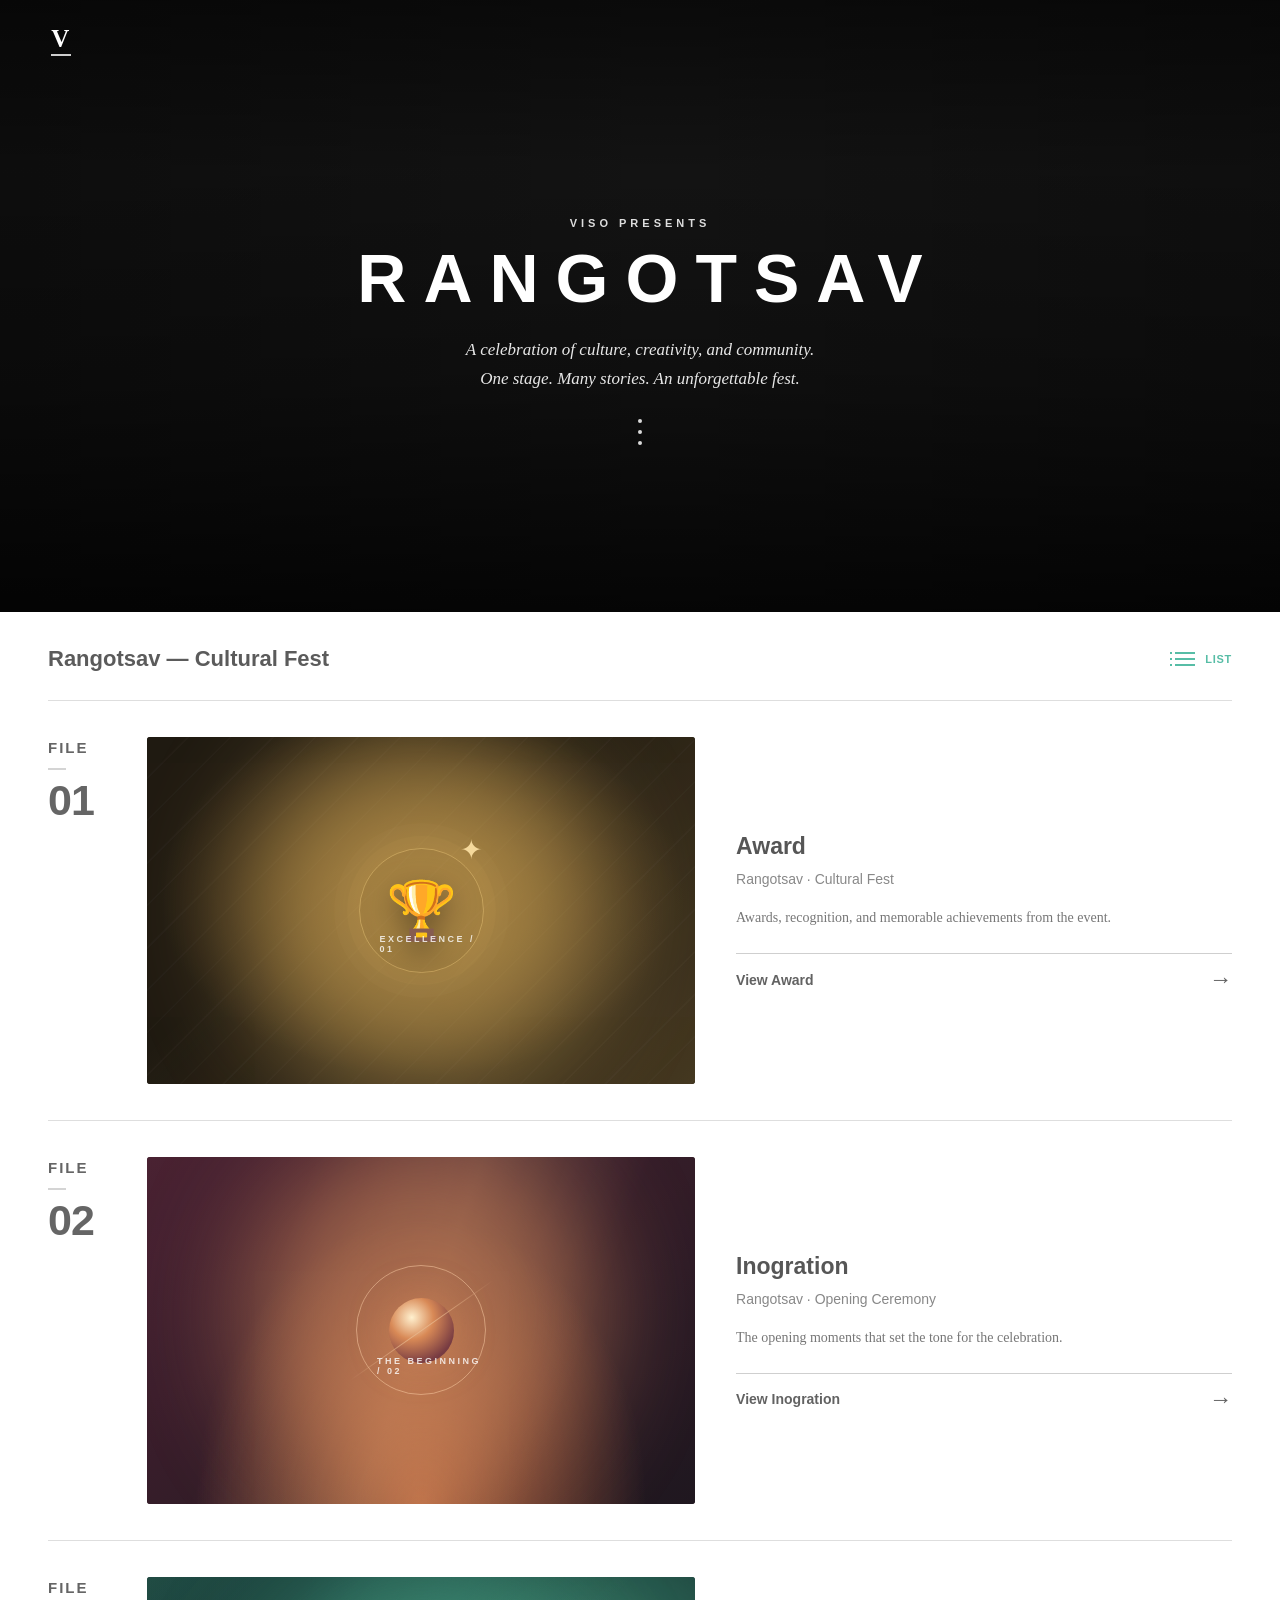
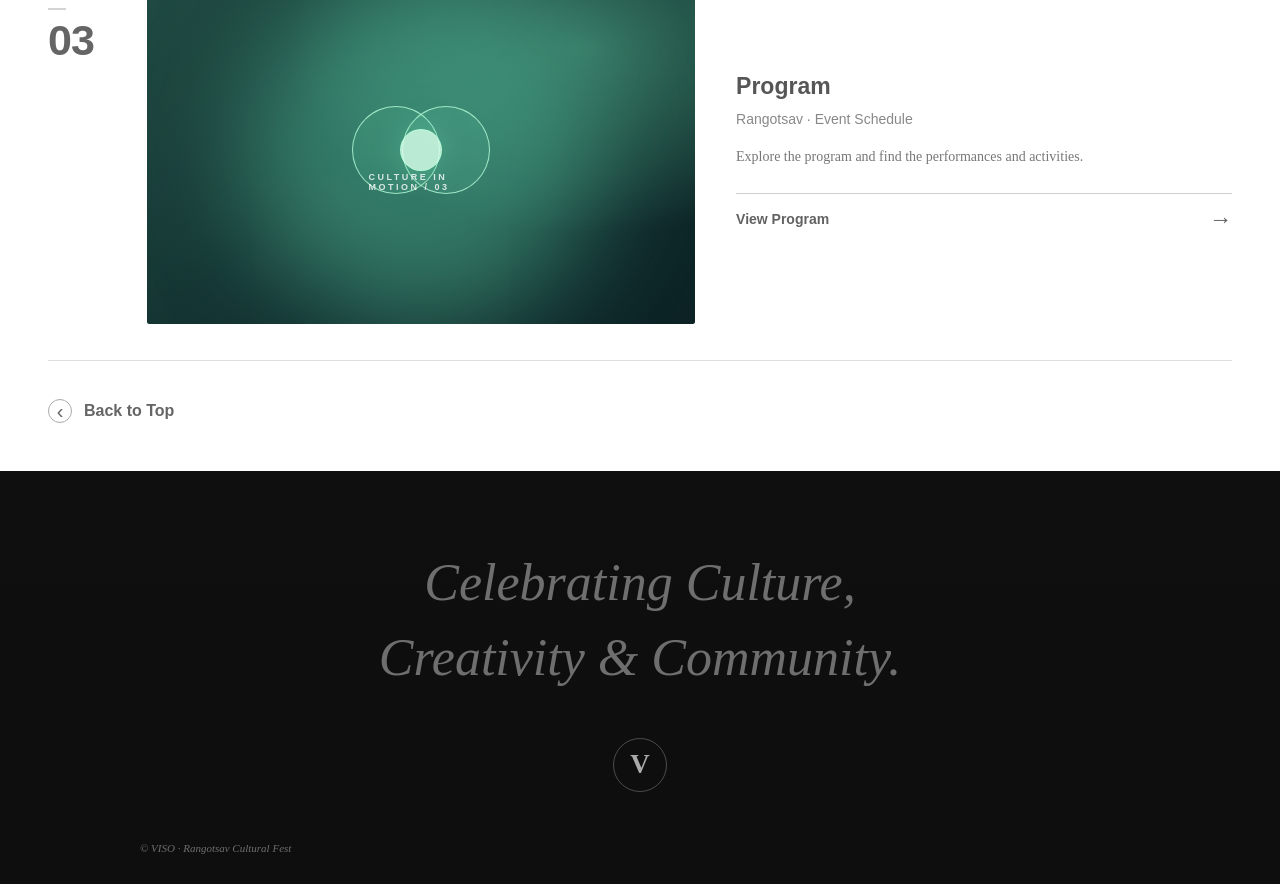
==== index.html @ 838a6b6d "Add files via upload" ====
<!DOCTYPE html>
<html lang="en">
<head>
  <meta charset="UTF-8" />
  <meta name="viewport" content="width=device-width, initial-scale=1.0" />
  <meta name="theme-color" content="#111111" />
  <title>VISO — Rangotsav Cultural Fest</title>
  <style>
    :root {
      --ink: #292929;
      --muted: #777;
      --line: #dedede;
      --accent: #57bda6;
      --paper: #fff;
    }

    * { box-sizing: border-box; }
    html { scroll-behavior: smooth; }
    body {
      margin: 0;
      background: var(--paper);
      color: var(--ink);
      font-family: Arial, Helvetica, sans-serif;
      -webkit-font-smoothing: antialiased;
    }

    a { color: inherit; text-decoration: none; }
    .hero {
      position: relative;
      min-height: 430px;
      height: min(68vh, 650px);
      overflow: hidden;
      isolation: isolate;
      display: flex;
      align-items: center;
      justify-content: center;
      color: #fff;
      background: #171717;
    }
    .hero-video,
    .hero-shade {
      position: absolute;
      inset: 0;
      width: 100%;
      height: 100%;
    }
    .hero-video {
      z-index: -2;
      object-fit: cover;
      object-position: center;
      background: #171717;
    }
    /* Dark cinematic layer above the video, similar to the reference image */
    .hero-shade {
      z-index: -1;
      background:
        linear-gradient(180deg, rgba(0,0,0,.56) 0%, rgba(0,0,0,.18) 28%, rgba(0,0,0,.36) 62%, rgba(0,0,0,.78) 100%),
        linear-gradient(90deg, rgba(0,0,0,.32), transparent 52%, rgba(0,0,0,.25));
    }
    .topbar {
      position: absolute;
      top: 0;
      left: 0;
      right: 0;
      display: flex;
      align-items: center;
      justify-content: space-between;
      gap: 24px;
      padding: 26px clamp(22px, 4vw, 58px);
      z-index: 2;
    }
    .brand {
      font-family: Georgia, 'Times New Roman', serif;
      font-size: 25px;
      line-height: 1;
      font-weight: 700;
      letter-spacing: 2px;
      color: #fff;
      border-bottom: 2px solid rgba(255,255,255,.8);
      padding-bottom: 3px;
    }
    .nav {
      display: flex;
      align-items: center;
      gap: clamp(15px, 2.7vw, 34px);
      font-size: 11px;
      font-weight: 700;
      letter-spacing: .5px;
      text-transform: uppercase;
    }
    .nav a { opacity: .88; transition: opacity .2s ease; }
    .nav a:hover { opacity: 1; }
    .hero-copy {
      width: min(820px, 90%);
      padding: 72px 0 22px;
      text-align: center;
    }
    .eyebrow {
      margin: 0 0 13px;
      font-size: 11px;
      font-weight: 700;
      letter-spacing: 4px;
      text-transform: uppercase;
      opacity: .86;
    }
    h1 {
      margin: 0;
      font-size: clamp(38px, 6.3vw, 68px);
      line-height: 1.08;
      font-weight: 600;
      letter-spacing: clamp(8px, 1.8vw, 17px);
      text-indent: clamp(8px, 1.8vw, 17px);
    }
    .hero-description {
      max-width: 570px;
      margin: 20px auto 0;
      font-family: Georgia, 'Times New Roman', serif;
      font-size: clamp(14px, 1.7vw, 17px);
      font-style: italic;
      line-height: 1.7;
      color: rgba(255,255,255,.9);
    }
    .hero-dots {
      display: flex;
      flex-direction: column;
      gap: 7px;
      align-items: center;
      margin-top: 25px;
    }
    .hero-dots span {
      width: 4px;
      height: 4px;
      border-radius: 50%;
      background: rgba(255,255,255,.85);
    }

    main {
      max-width: 1280px;
      margin: 0 auto;
      padding: 34px clamp(22px, 3.8vw, 48px) 48px;
    }
    .section-heading {
      display: flex;
      justify-content: space-between;
      align-items: center;
      gap: 20px;
      padding-bottom: 28px;
      border-bottom: 1px solid var(--line);
    }
    .section-heading h2 {
      margin: 0;
      color: #5b5b5b;
      font-size: clamp(18px, 2vw, 22px);
      font-weight: 600;
    }
    .view-label {
      display: flex;
      align-items: center;
      gap: 8px;
      color: var(--accent);
      font-size: 11px;
      font-weight: 700;
      letter-spacing: .7px;
      text-transform: uppercase;
    }
    .view-icon {
      display: grid;
      gap: 4px;
      width: 22px;
    }
    .view-icon i {
      display: block;
      height: 2px;
      width: 20px;
      background: currentColor;
      position: relative;
    }
    .view-icon i::before {
      content: "";
      position: absolute;
      left: -5px;
      top: 0;
      width: 2px;
      height: 2px;
      background: currentColor;
    }

    .event-list { display: block; }
    .event {
      display: grid;
      grid-template-columns: 58px minmax(220px, 1.05fr) minmax(250px, .95fr);
      gap: clamp(22px, 3.2vw, 46px);
      align-items: center;
      padding: 36px 0;
      border-bottom: 1px solid var(--line);
    }
    .date {
      align-self: start;
      padding-top: 2px;
      color: #656565;
    }
    .date .month {
      display: block;
      font-size: 15px;
      font-weight: 700;
      letter-spacing: 2px;
    }
    .date .dash {
      display: block;
      width: 18px;
      height: 2px;
      margin: 12px 0 9px;
      background: #d4d4d4;
    }
    .date .day {
      display: block;
      font-size: clamp(30px, 4vw, 43px);
      font-weight: 600;
      line-height: 1;
      letter-spacing: -1px;
    }
    /* Shared editorial illustration panels */
    .event-image {
      position: relative;
      overflow: hidden;
      isolation: isolate;
      display: grid;
      place-items: center;
      width: 100%;
      min-height: 190px;
      aspect-ratio: 1.58 / 1;
      border-radius: 3px;
      background: #222;
      transition: filter .4s ease;
    }

    .event-image::before {
      content: "";
      position: absolute;
      inset: 0;
      z-index: -1;
      opacity: .9;
      transition: transform .8s cubic-bezier(.2,.7,.2,1);
    }

    .event-image:hover::before { transform: scale(1.08); }

    .art-glow {
      position: absolute;
      width: 65%;
      aspect-ratio: 1;
      border-radius: 50%;
      filter: blur(55px);
      opacity: .5;
      pointer-events: none;
    }

    .art-caption {
      position: absolute;
      bottom: 18px;
      left: 20px;
      color: rgba(255,255,255,.8);
      font-size: 9px;
      letter-spacing: 2.5px;
      font-weight: 600;
    }

    /* 01 — Award: black, antique gold and champagne */
    .image-award { background: #171510; }

    .image-award::before {
      background:
        linear-gradient(135deg, transparent 35%, rgba(219,177,95,.22)),
        repeating-linear-gradient(135deg, transparent 0 28px, rgba(255,255,255,.025) 29px 30px),
        radial-gradient(ellipse at 50% 45%, #75582b, #211b12 68%);
    }

    .image-award .art-glow { background: #e7b85e; }

    .award-art {
      position: relative;
      display: grid;
      place-items: center;
      width: 125px;
      height: 125px;
      border: 1px solid rgba(239,201,124,.45);
      border-radius: 50%;
      box-shadow: 0 0 0 12px rgba(239,201,124,.04), 0 0 0 25px rgba(239,201,124,.025);
    }

    .award-star {
      position: absolute;
      top: -15px;
      right: 0;
      color: #f5d99c;
      font-size: 27px;
    }

    .award-cup {
      font-size: 57px;
      filter: drop-shadow(0 10px 15px rgba(0,0,0,.4));
    }

    /* 02 — Inogration: burgundy, copper and warm ceremonial light */
    .image-inauguration { background: #321b24; }

    .image-inauguration::before {
      background:
        linear-gradient(110deg, transparent 25%, rgba(255,205,142,.16) 50%, transparent 75%),
        radial-gradient(ellipse at 50% 100%, #bd6b43, transparent 58%),
        linear-gradient(145deg, #4d2435, #1d1820);
    }

    .image-inauguration .art-glow {
      background: #ed9861;
      transform: translateY(-15px);
    }

    .inauguration-art {
      position: relative;
      display: grid;
      place-items: center;
      width: 130px;
      height: 130px;
      border: 1px solid rgba(255,211,169,.5);
      border-radius: 50%;
    }

    .ceremony-orb {
      width: 65px;
      height: 65px;
      border-radius: 50%;
      background: radial-gradient(circle at 35% 30%, #fff0ce, #d88956 35%, #773b42 75%);
      box-shadow: 0 0 40px rgba(235,150,95,.35);
    }

    .ceremony-line {
      position: absolute;
      width: 175px;
      height: 1px;
      background: linear-gradient(90deg, transparent, #e6b58b, transparent);
      transform: rotate(-35deg);
    }

    /* 03 — Program: emerald, jade and mint */
    .image-program { background: #102a28; }

    .image-program::before {
      background:
        linear-gradient(135deg, rgba(119,206,171,.12), transparent 55%),
        radial-gradient(ellipse at 80% 20%, #397b66, transparent 48%),
        linear-gradient(140deg, #183e39, #0d2225);
    }

    .image-program .art-glow { background: #55c4a1; }

    .program-art {
      position: relative;
      width: 145px;
      height: 120px;
      display: grid;
      place-items: center;
    }

    .program-circle {
      position: absolute;
      width: 88px;
      height: 88px;
      border: 1px solid rgba(186,255,220,.8);
      border-radius: 50%;
    }

    .circle-one {
      transform: translateX(-25px);
      background: rgba(91,201,157,.14);
    }

    .circle-two {
      transform: translateX(25px);
      background: rgba(116,216,180,.12);
    }

    .circle-three {
      width: 42px;
      height: 42px;
      background: rgba(218,255,235,.8);
      box-shadow: 0 0 30px rgba(130,241,195,.25);
    }
    .event-copy h3 {
      margin: 0 0 8px;
      color: #565656;
      font-size: clamp(19px, 2.2vw, 23px);
      font-weight: 600;
      line-height: 1.25;
    }
    .event-meta {
      margin: 0;
      color: #888;
      font-size: 14px;
      line-height: 1.55;
    }
    .event-description {
      margin: 15px 0 24px;
      color: #777;
      font-family: Georgia, 'Times New Roman', serif;
      font-size: 14px;
      line-height: 1.7;
    }
    .event-link {
      display: flex;
      align-items: center;
      justify-content: space-between;
      gap: 16px;
      padding-top: 16px;
      border-top: 1px solid #cfcfcf;
      color: #626262;
      font-size: 14px;
      font-weight: 600;
      transition: color .2s ease;
    }
    .event-link:hover { color: var(--accent); }
    .arrow {
      font-size: 23px;
      line-height: .8;
      font-weight: 300;
      transition: transform .2s ease;
    }
    .event-link:hover .arrow { transform: translateX(4px); }

    .previous {
      display: inline-flex;
      align-items: center;
      gap: 12px;
      margin-top: 38px;
      color: #656565;
      font-size: 16px;
      font-weight: 600;
    }
    .previous-mark {
      display: grid;
      place-items: center;
      width: 24px;
      height: 24px;
      border: 1px solid #aaa;
      border-radius: 50%;
      font-size: 20px;
      font-weight: 400;
      line-height: 1;
    }

    footer {
      position: relative;
      overflow: hidden;
      min-height: 350px;
      padding: 74px 24px 30px;
      text-align: center;
      color: rgba(255,255,255,.65);
      background:
        linear-gradient(rgba(13,13,13,.86), rgba(13,13,13,.94)),
        url("school.jpg") center 65% / cover,
        #191919;
    }
    .footer-motto {
      max-width: 920px;
      margin: 0 auto 42px;
      font-family: Georgia, 'Times New Roman', serif;
      font-size: clamp(27px, 5vw, 52px);
      line-height: 1.45;
      font-style: italic;
      font-weight: 400;
      color: rgba(255,255,255,.4);
    }
    .footer-brand {
      display: inline-grid;
      place-items: center;
      width: 54px;
      height: 54px;
      border: 1px solid rgba(255,255,255,.25);
      border-radius: 50%;
      font-family: Georgia, 'Times New Roman', serif;
      font-size: 27px;
      font-weight: 700;
      color: rgba(255,255,255,.65);
    }
    .footer-bottom {
      display: flex;
      justify-content: space-between;
      align-items: center;
      flex-wrap: wrap;
      gap: 18px;
      max-width: 1000px;
      margin: 50px auto 0;
      color: rgba(255,255,255,.4);
      font-family: Georgia, 'Times New Roman', serif;
      font-size: 11px;
      font-style: italic;
    }
    .footer-links { display: flex; flex-wrap: wrap; gap: 18px; }
    .footer-links a:hover { color: white; }


    @media (max-width: 760px) {
      .event-image { min-height: 150px; }
      .award-art, .inauguration-art { width: 100px; height: 100px; }
      .award-cup { font-size: 45px; }
      .program-art { transform: scale(.8); }
      .art-caption { left: 12px; bottom: 12px; font-size: 8px; }
    }

    @media (prefers-reduced-motion: reduce) {
      .event-image, .event-image::before { transition: none; }
    }

    @media (max-width: 760px) {
      .hero { min-height: 410px; height: 72vh; }
      .topbar { padding: 22px; align-items: flex-start; }
      .nav { gap: 13px; font-size: 9px; flex-wrap: wrap; justify-content: flex-end; max-width: 75%; }
      .nav a:nth-child(2), .nav a:nth-child(4) { display: none; }
      .hero-copy { padding-top: 55px; }
      .hero-description { max-width: 440px; }
      main { padding-top: 28px; }
      .event { grid-template-columns: 48px minmax(0, 1fr); gap: 16px; padding: 27px 0; }
      .event-image { grid-column: 2; grid-row: 1; }
      .event-copy { grid-column: 2; }
      .date { grid-column: 1; grid-row: 1 / span 2; }
      .date .month { font-size: 12px; }
      .date .day { font-size: 31px; }
      .event-copy h3 { font-size: 19px; }
      .event-description { margin-bottom: 18px; }
      footer { min-height: 310px; padding-top: 58px; }
      .footer-bottom { justify-content: center; margin-top: 35px; }
    }
    @media (max-width: 430px) {
      .brand { font-size: 22px; }
      .nav { gap: 10px; }
      .nav a { font-size: 8px; }
      .section-heading { padding-bottom: 22px; }
      .event { grid-template-columns: 40px minmax(0, 1fr); gap: 12px; }
      .date .month { letter-spacing: 1px; }
      .event-meta { font-size: 13px; }
      .event-description { font-size: 13px; }
    }
  </style>
</head>
<body>
  <header class="hero" id="top">
    <!-- Keep school.mp4 in the same folder as this HTML file. -->
    <video class="hero-video" autoplay muted loop playsinline preload="auto" aria-hidden="true">
      <source src="school.mp4" type="video/mp4" />
      <source src="school.webm" type="video/webm" />
    </video>
    <div class="hero-shade" aria-hidden="true"></div>

    <div class="topbar">
      <a class="brand" href="#top" aria-label="VISO home">V</a>
      <nav class="nav" aria-label="Main navigation">

        
      </nav>
    </div>

    <div class="hero-copy">
      <p class="eyebrow">VISO presents</p>
      <h1>RANGOTSAV</h1>
      <p class="hero-description">A celebration of culture, creativity, and community.<br />One stage. Many stories. An unforgettable fest.</p>
      <div class="hero-dots" aria-hidden="true"><span></span><span></span><span></span></div>
    </div>
  </header>

  <main id="events">
    <div class="section-heading">
      <h2>Rangotsav — Cultural Fest</h2>
      <div class="view-label" aria-label="List view">
        <span class="view-icon" aria-hidden="true"><i></i><i></i><i></i></span>
        <span>List</span>
      </div>
    </div>

    <section class="event-list" aria-label="Rangotsav files">
      <article class="event" id="award">
        <div class="date" aria-label="Item one">
          <span class="month">FILE</span><span class="dash"></span><span class="day">01</span>
        </div>
        <div class="event-image image-award" role="img" aria-label="Golden award trophy illustration">
          <div class="art-glow"></div>
          <div class="award-art">
            <span class="award-star">✦</span>
            <span class="award-cup">🏆</span>
            <span class="art-caption">EXCELLENCE / 01</span>
          </div>
        </div>
        <div class="event-copy">
          <h3>Award</h3>
          <p class="event-meta">Rangotsav · Cultural Fest</p>
          <p class="event-description">Awards, recognition, and memorable achievements from the event.</p>
          <a class="event-link" href="awards/index.html">
            <span>View Award</span><span class="arrow" aria-hidden="true">→</span>
          </a>
        </div>
      </article>

      <article class="event" id="inogration">
        <div class="date" aria-label="Item two">
          <span class="month">FILE</span><span class="dash"></span><span class="day">02</span>
        </div>
        <div class="event-image image-inauguration" role="img" aria-label="Ceremonial inauguration illustration">
          <div class="art-glow"></div>
          <div class="inauguration-art">
            <span class="ceremony-orb"></span>
            <span class="ceremony-line"></span>
            <span class="art-caption">THE BEGINNING / 02</span>
          </div>
        </div>
        <div class="event-copy">
          <h3>Inogration</h3>
          <p class="event-meta">Rangotsav · Opening Ceremony</p>
          <p class="event-description">The opening moments that set the tone for the celebration.</p>
          <a class="event-link" href="inauguration/index.html">
            <span>View Inogration</span><span class="arrow" aria-hidden="true">→</span>
          </a>
        </div>
      </article>

      <article class="event" id="program">
        <div class="date" aria-label="Item three">
          <span class="month">FILE</span><span class="dash"></span><span class="day">03</span>
        </div>
        <div class="event-image image-program" role="img" aria-label="Cultural program illustration">
          <div class="art-glow"></div>
          <div class="program-art">
            <span class="program-circle circle-one"></span>
            <span class="program-circle circle-two"></span>
            <span class="program-circle circle-three"></span>
            <span class="art-caption">CULTURE IN MOTION / 03</span>
          </div>
        </div>
        <div class="event-copy">
          <h3>Program</h3>
          <p class="event-meta">Rangotsav · Event Schedule</p>
          <p class="event-description">Explore the program and find the performances and activities.</p>
          <a class="event-link" href="events/index.html">
            <span>View Program</span><span class="arrow" aria-hidden="true">→</span>
          </a>
        </div>
      </article>
    </section>

    <a class="previous" href="#top"><span class="previous-mark" aria-hidden="true">‹</span> Back to Top</a>
  </main>

  <footer id="contact">
    <p class="footer-motto">Celebrating Culture,<br />Creativity &amp; Community.</p>
    <a class="footer-brand" href="#top" aria-label="VISO home">V</a>
    <div class="footer-bottom">
      <span>© VISO · Rangotsav Cultural Fest</span>
      <div class="footer-links">

      </div>
    </div>
  </footer>

  <script>
    // Video playback is muted so browsers allow autoplay. Loop restarts it automatically.
    const heroVideo = document.querySelector('.hero-video');
    if (heroVideo) {
      heroVideo.muted = true;
      heroVideo.loop = true;
      const tryPlay = () => heroVideo.play().catch(() => {});
      document.addEventListener('visibilitychange', () => {
        if (!document.hidden && heroVideo.paused) tryPlay();
      });
      window.addEventListener('load', tryPlay);
    }

  </script>
</body>
</html>
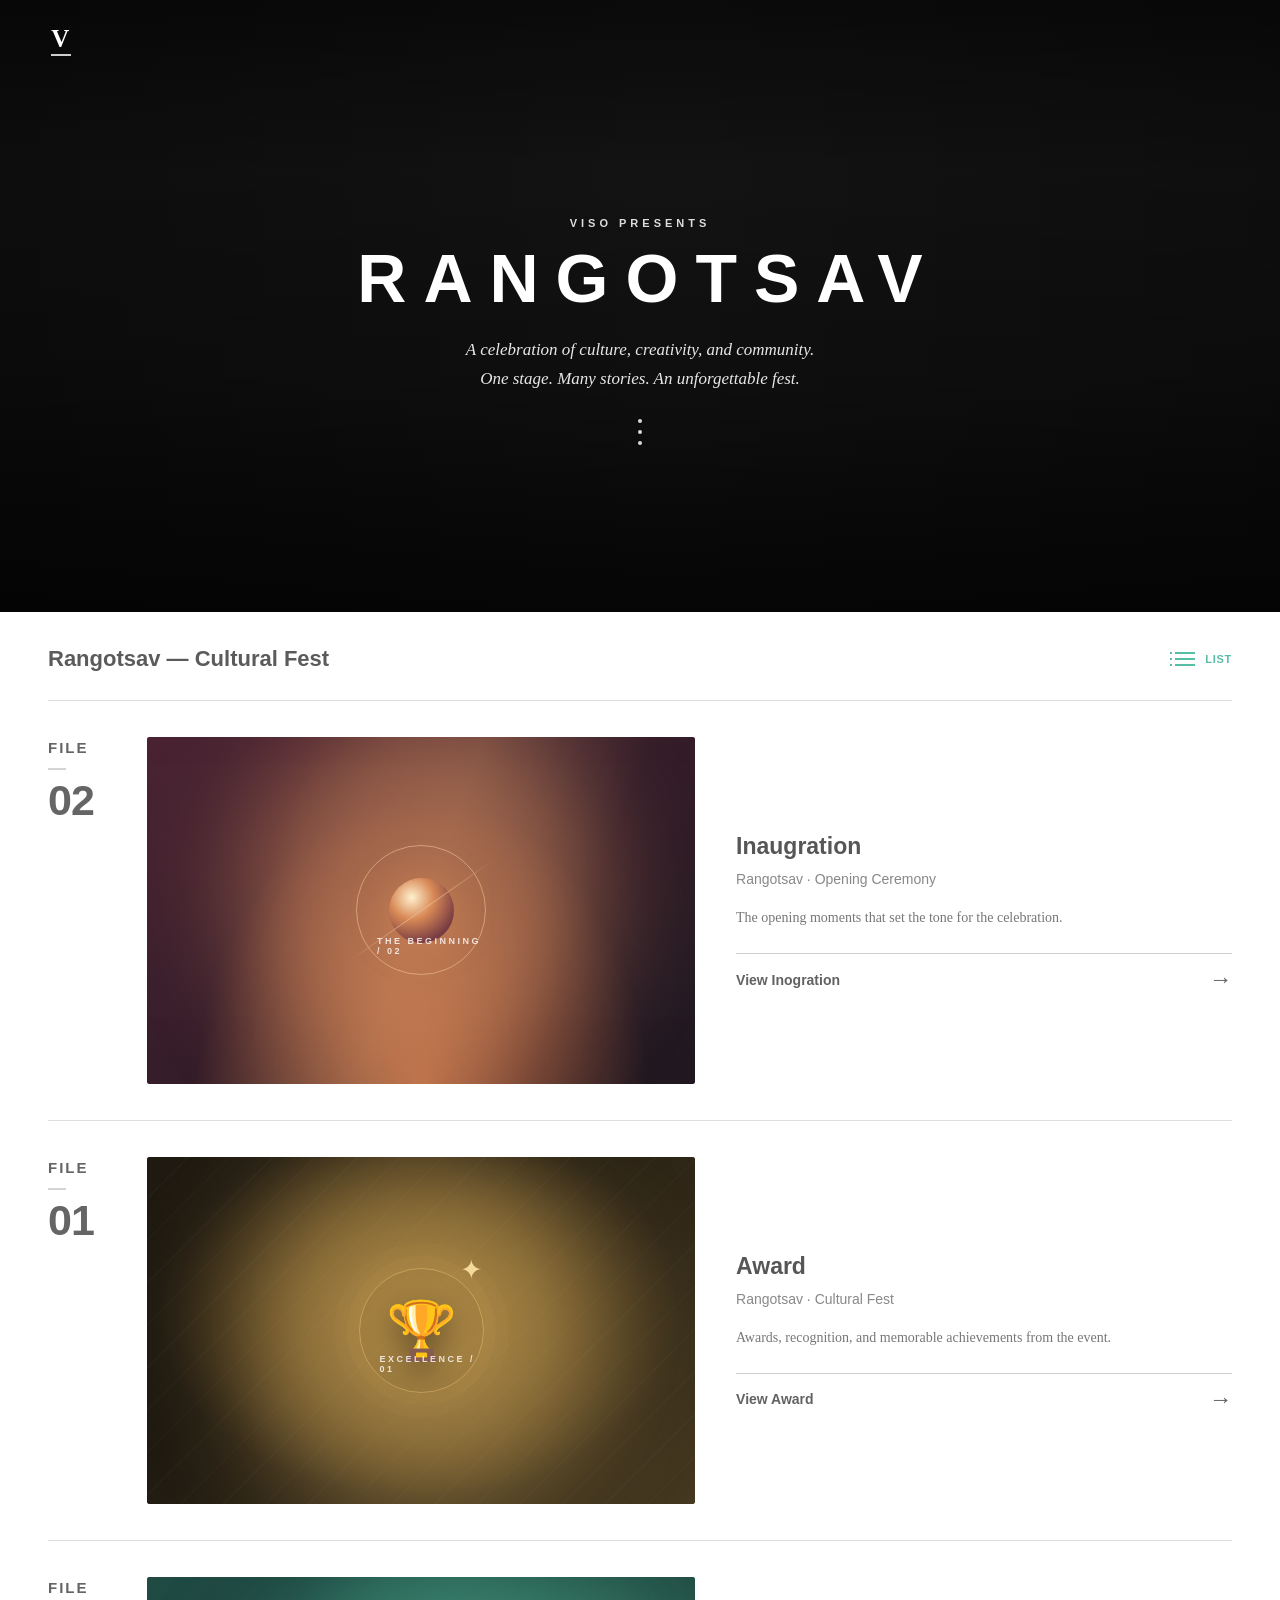
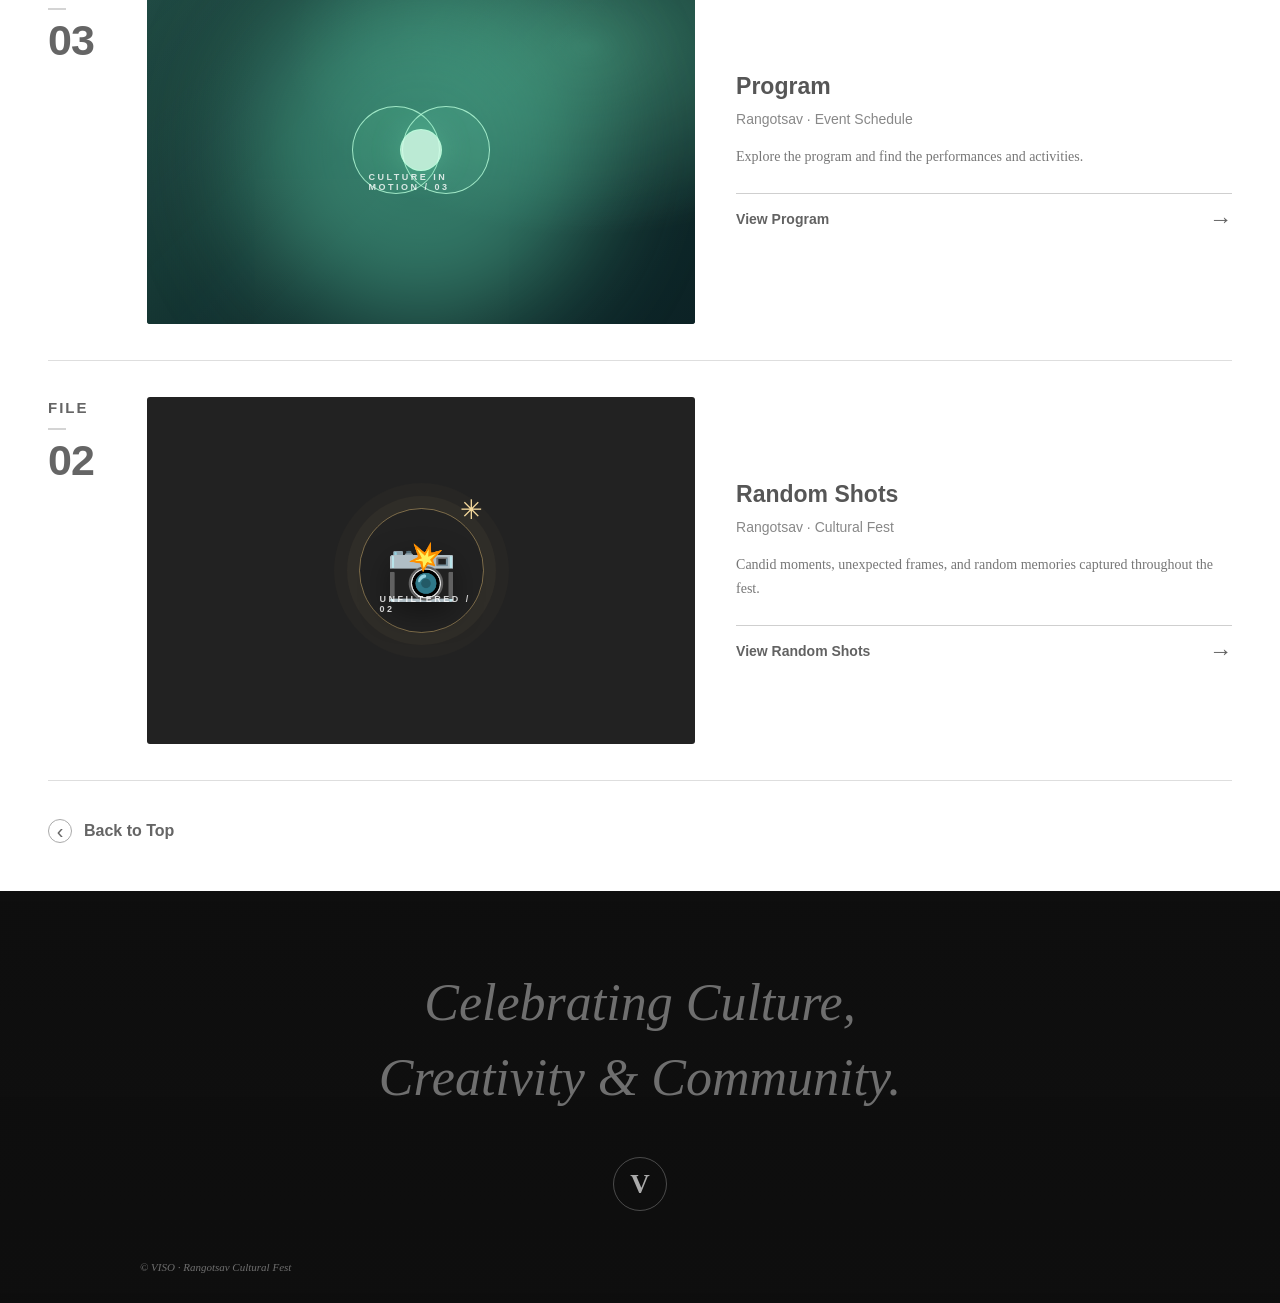
==== commit 93eea0ce: "Add files via upload" ====
--- a/index.html
+++ b/index.html
@@ -577,6 +577,28 @@
     </div>
 
     <section class="event-list" aria-label="Rangotsav files">
+      <article class="event" id="inogration">
+        <div class="date" aria-label="Item two">
+          <span class="month">FILE</span><span class="dash"></span><span class="day">02</span>
+        </div>
+        <div class="event-image image-inauguration" role="img" aria-label="Ceremonial inauguration illustration">
+          <div class="art-glow"></div>
+          <div class="inauguration-art">
+            <span class="ceremony-orb"></span>
+            <span class="ceremony-line"></span>
+            <span class="art-caption">THE BEGINNING / 02</span>
+          </div>
+        </div>
+        <div class="event-copy">
+          <h3>Inaugration</h3>
+          <p class="event-meta">Rangotsav · Opening Ceremony</p>
+          <p class="event-description">The opening moments that set the tone for the celebration.</p>
+          <a class="event-link" href="inauguration/index.html">
+            <span>View Inogration</span><span class="arrow" aria-hidden="true">→</span>
+          </a>
+        </div>
+      </article>
+
       <article class="event" id="award">
         <div class="date" aria-label="Item one">
           <span class="month">FILE</span><span class="dash"></span><span class="day">01</span>
@@ -598,29 +620,6 @@
           </a>
         </div>
       </article>
-
-      <article class="event" id="inogration">
-        <div class="date" aria-label="Item two">
-          <span class="month">FILE</span><span class="dash"></span><span class="day">02</span>
-        </div>
-        <div class="event-image image-inauguration" role="img" aria-label="Ceremonial inauguration illustration">
-          <div class="art-glow"></div>
-          <div class="inauguration-art">
-            <span class="ceremony-orb"></span>
-            <span class="ceremony-line"></span>
-            <span class="art-caption">THE BEGINNING / 02</span>
-          </div>
-        </div>
-        <div class="event-copy">
-          <h3>Inogration</h3>
-          <p class="event-meta">Rangotsav · Opening Ceremony</p>
-          <p class="event-description">The opening moments that set the tone for the celebration.</p>
-          <a class="event-link" href="inauguration/index.html">
-            <span>View Inogration</span><span class="arrow" aria-hidden="true">→</span>
-          </a>
-        </div>
-      </article>
-
       <article class="event" id="program">
         <div class="date" aria-label="Item three">
           <span class="month">FILE</span><span class="dash"></span><span class="day">03</span>
@@ -643,6 +642,36 @@
           </a>
         </div>
       </article>
+<article class="event" id="random">
+  <div class="date" aria-label="Item two">
+    <span class="month">FILE</span>
+    <span class="dash"></span>
+    <span class="day">02</span>
+  </div>
+
+  <div class="event-image image-random" role="img" aria-label="Random photography collage illustration">
+    <div class="art-glow"></div>
+    <div class="award-art">
+      <span class="award-star">✳</span>
+      <span class="award-cup">📸</span>
+      <span class="art-caption">UNFILTERED / 02</span>
+    </div>
+  </div>
+
+  <div class="event-copy">
+    <h3>Random Shots</h3>
+    <p class="event-meta">Rangotsav · Cultural Fest</p>
+    <p class="event-description">
+      Candid moments, unexpected frames, and random memories captured throughout the fest.
+    </p>
+    <a class="event-link" href="random/index.html">
+      <span>View Random Shots</span>
+      <span class="arrow" aria-hidden="true">→</span>
+    </a>
+  </div>
+</article>
+      
+      
     </section>
 
     <a class="previous" href="#top"><span class="previous-mark" aria-hidden="true">‹</span> Back to Top</a>
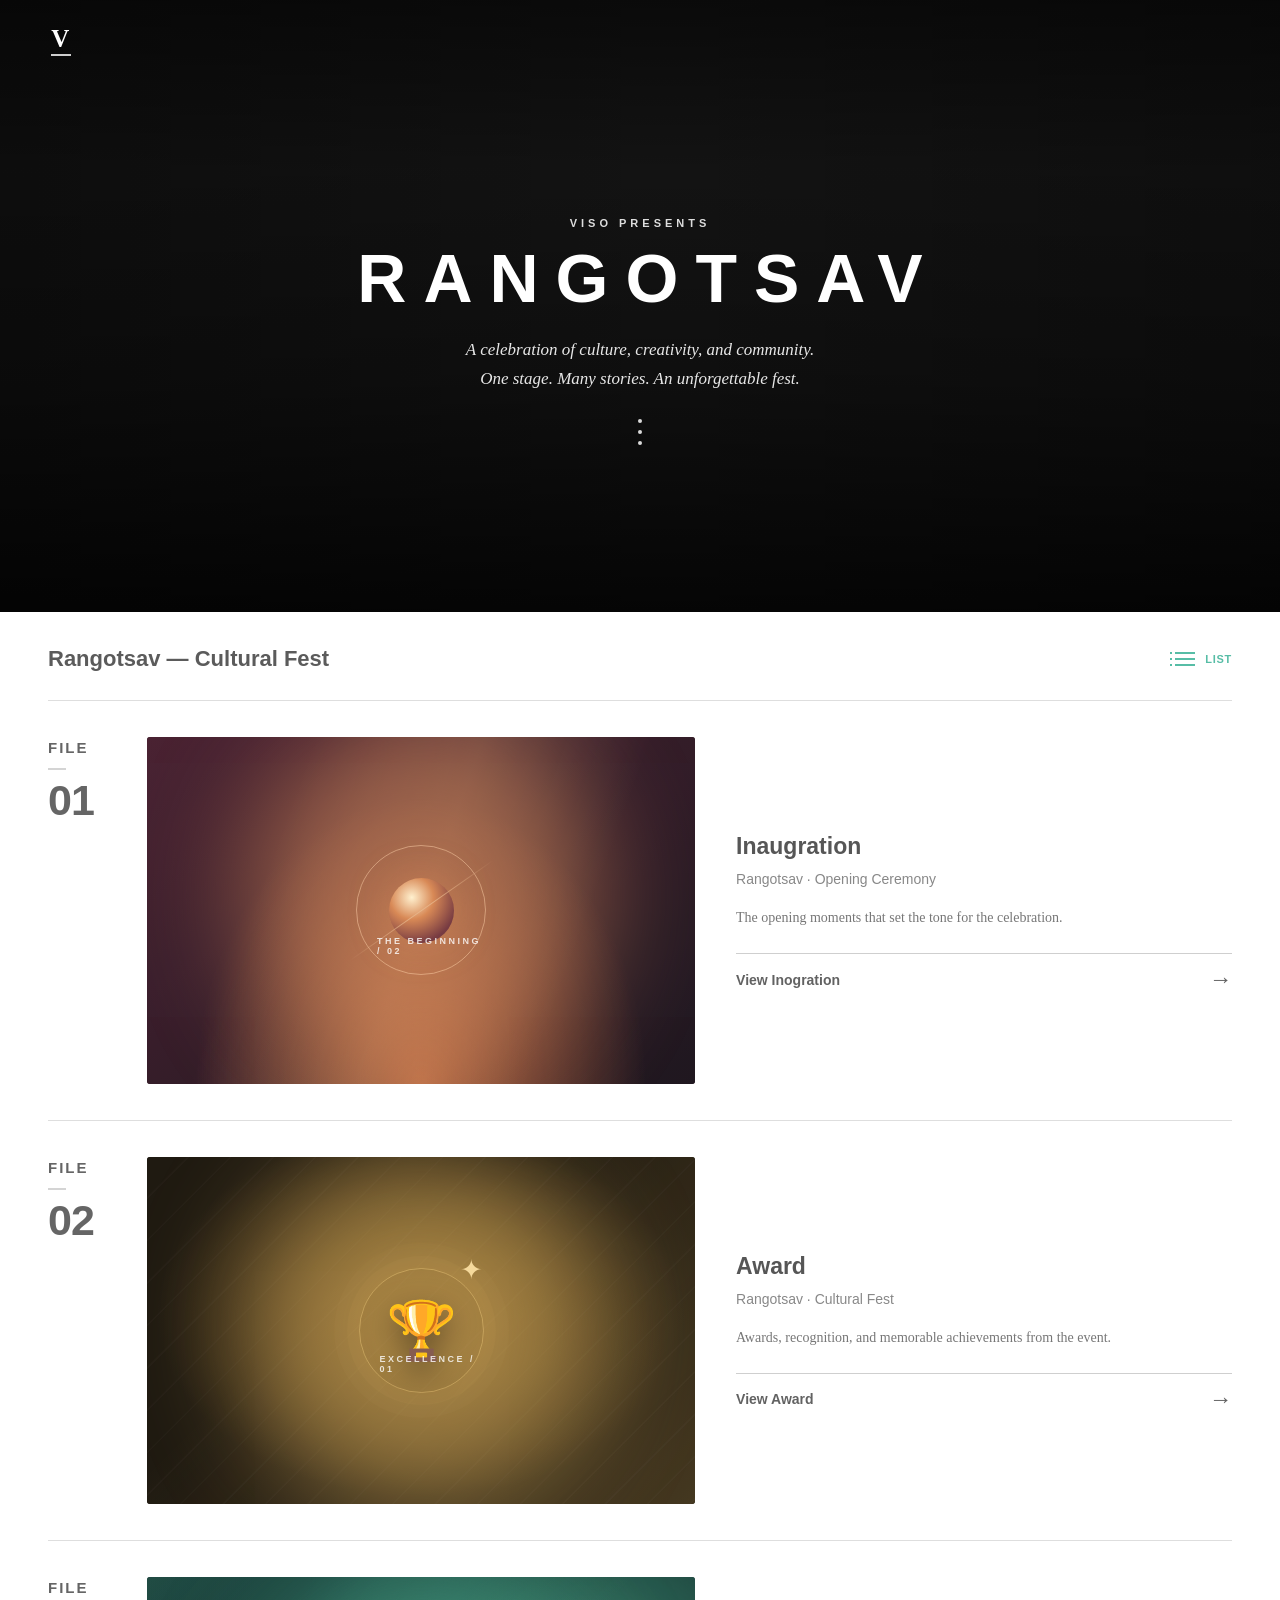
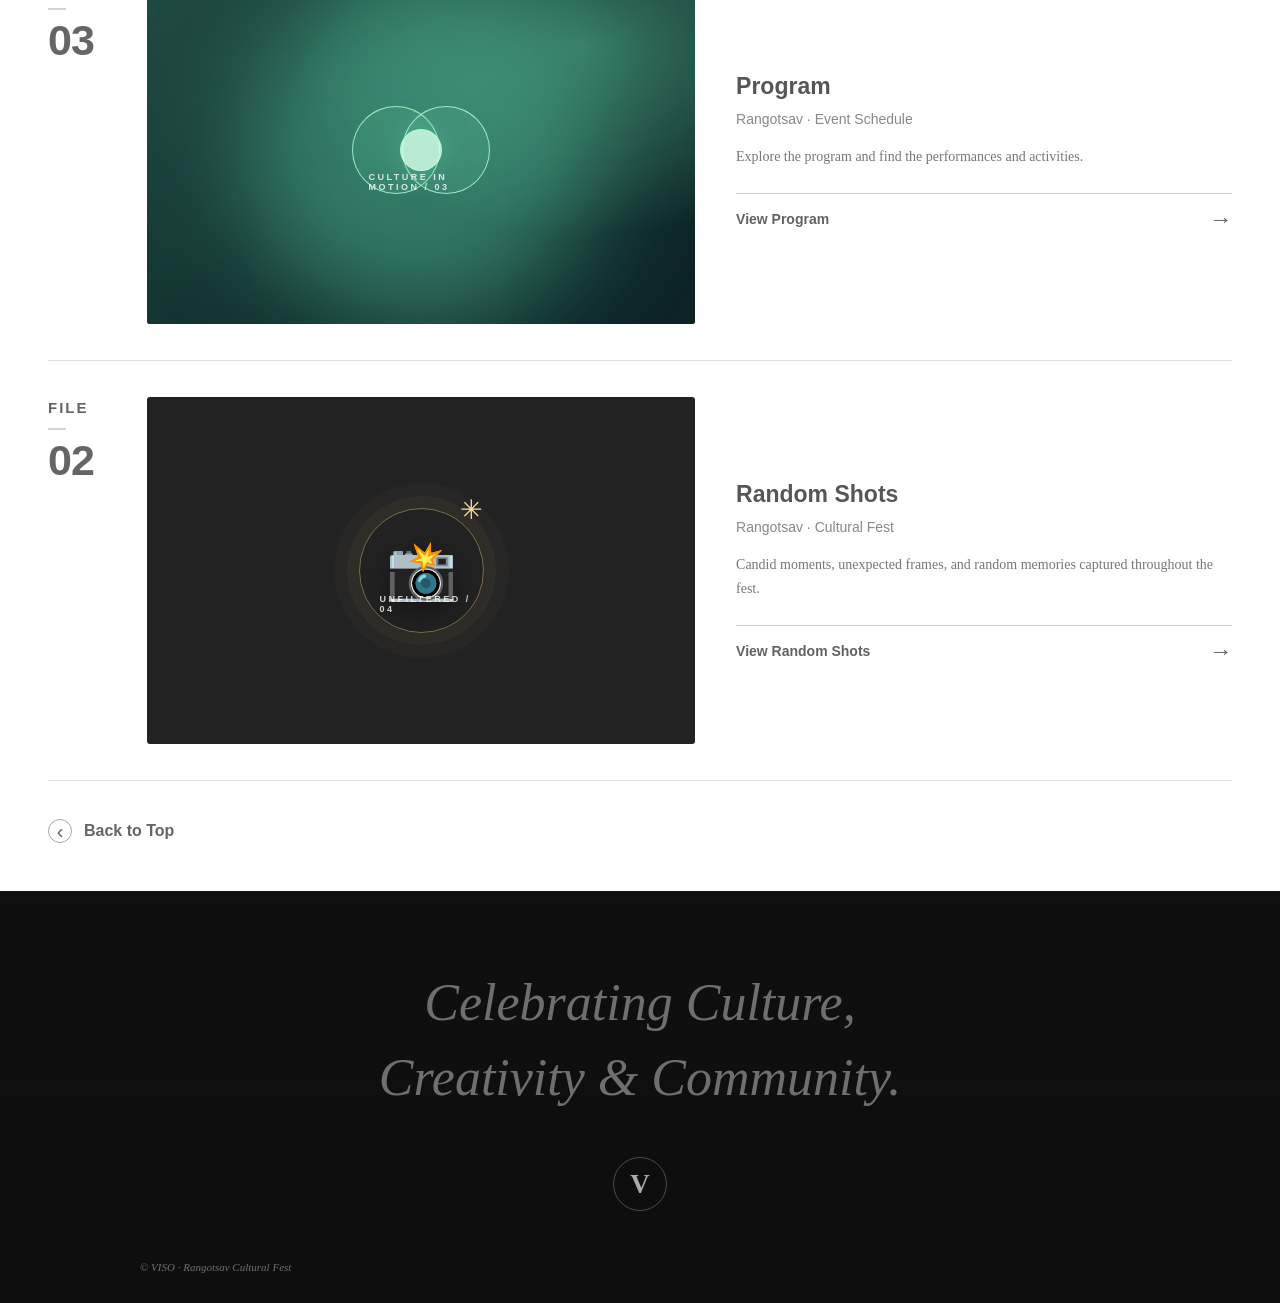
==== commit fad779c5: "Update index.html" ====
--- a/index.html
+++ b/index.html
@@ -579,7 +579,7 @@
     <section class="event-list" aria-label="Rangotsav files">
       <article class="event" id="inogration">
         <div class="date" aria-label="Item two">
-          <span class="month">FILE</span><span class="dash"></span><span class="day">02</span>
+          <span class="month">FILE</span><span class="dash"></span><span class="day">01</span>
         </div>
         <div class="event-image image-inauguration" role="img" aria-label="Ceremonial inauguration illustration">
           <div class="art-glow"></div>
@@ -601,7 +601,7 @@
 
       <article class="event" id="award">
         <div class="date" aria-label="Item one">
-          <span class="month">FILE</span><span class="dash"></span><span class="day">01</span>
+          <span class="month">FILE</span><span class="dash"></span><span class="day">02</span>
         </div>
         <div class="event-image image-award" role="img" aria-label="Golden award trophy illustration">
           <div class="art-glow"></div>
@@ -654,7 +654,7 @@
     <div class="award-art">
       <span class="award-star">✳</span>
       <span class="award-cup">📸</span>
-      <span class="art-caption">UNFILTERED / 02</span>
+      <span class="art-caption">UNFILTERED / 04</span>
     </div>
   </div>
 
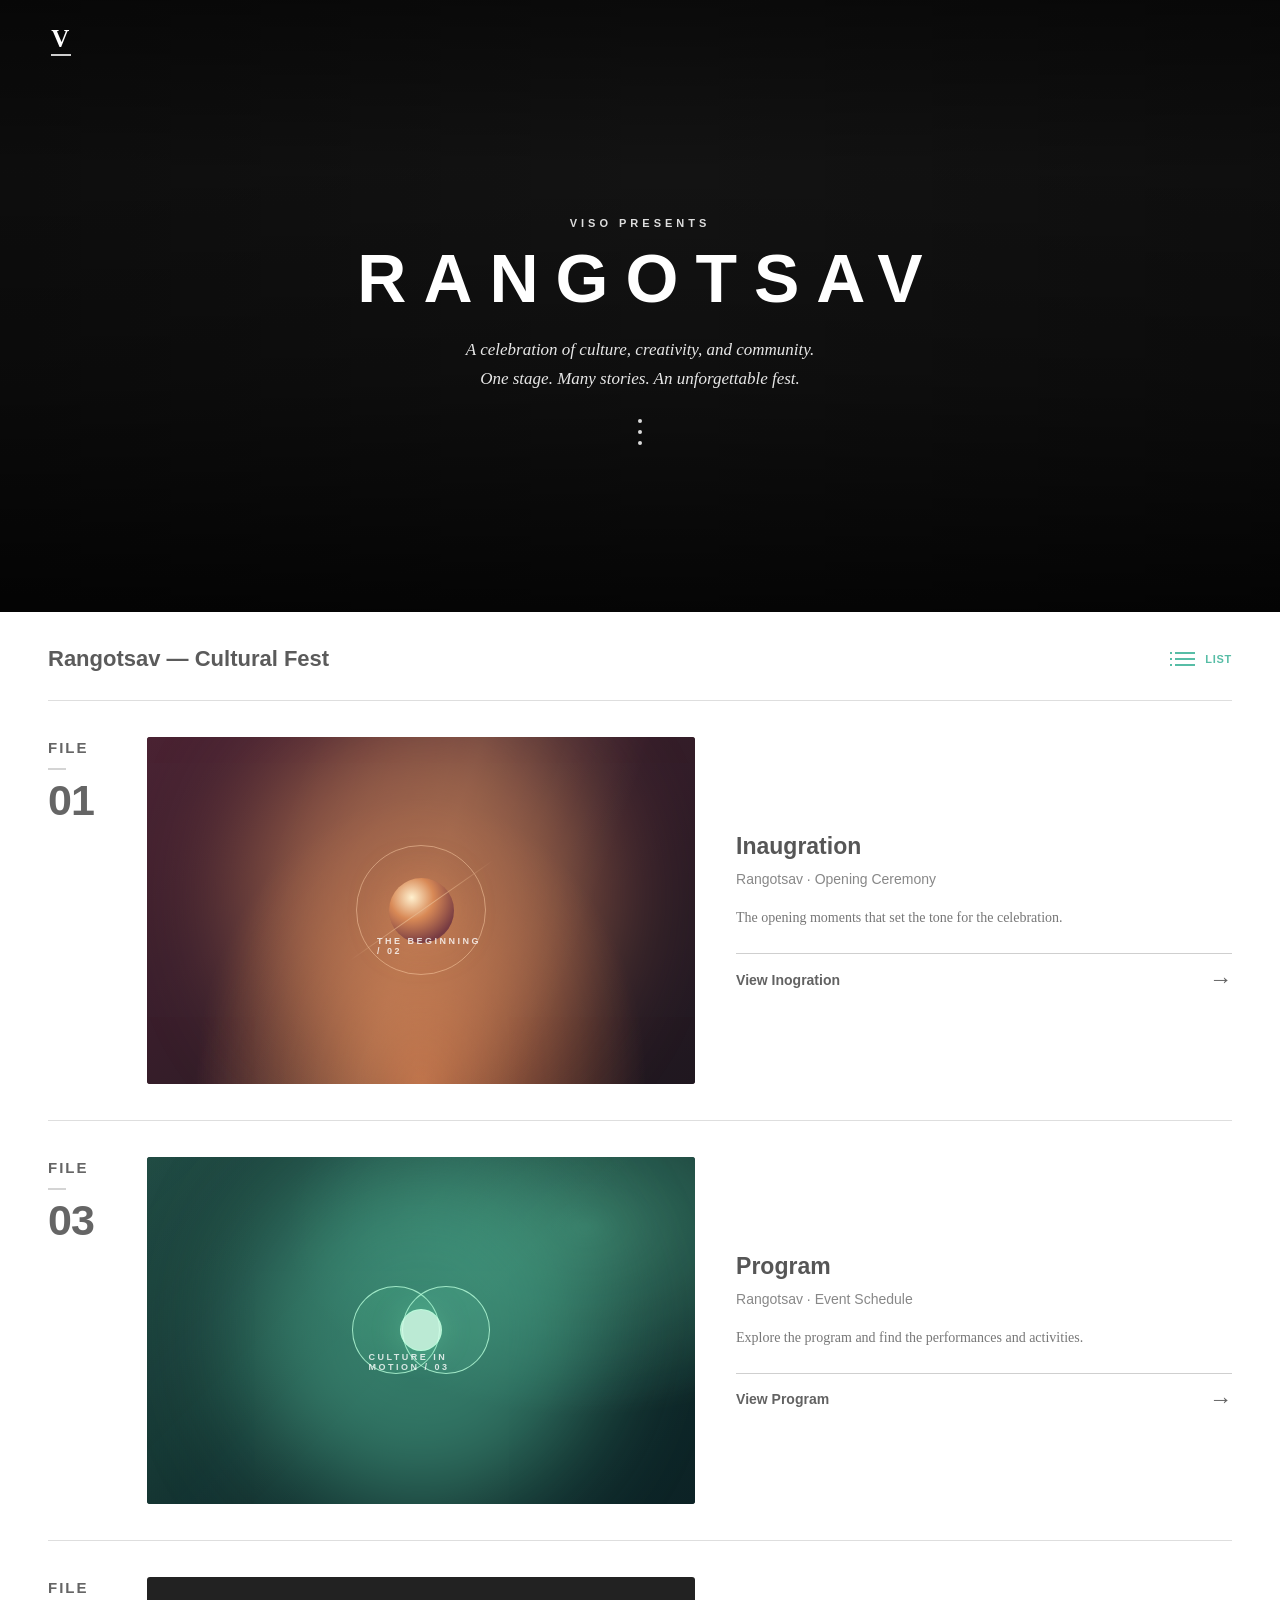
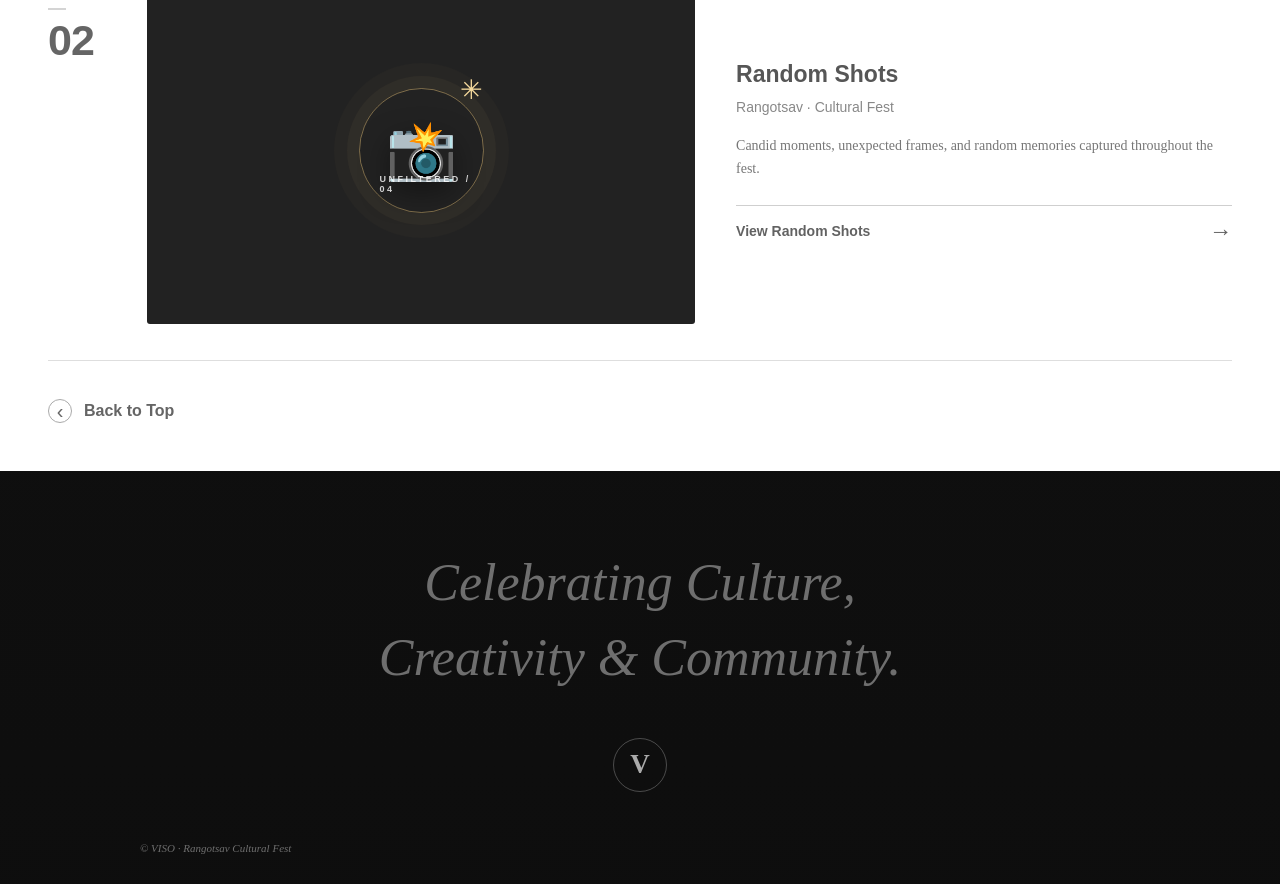
==== commit 66feb812: "Update index.html" ====
--- a/index.html
+++ b/index.html
@@ -598,7 +598,7 @@
           </a>
         </div>
       </article>
-
+<!--
       <article class="event" id="award">
         <div class="date" aria-label="Item one">
           <span class="month">FILE</span><span class="dash"></span><span class="day">02</span>
@@ -619,7 +619,7 @@
             <span>View Award</span><span class="arrow" aria-hidden="true">→</span>
           </a>
         </div>
-      </article>
+      </article>-->
       <article class="event" id="program">
         <div class="date" aria-label="Item three">
           <span class="month">FILE</span><span class="dash"></span><span class="day">03</span>
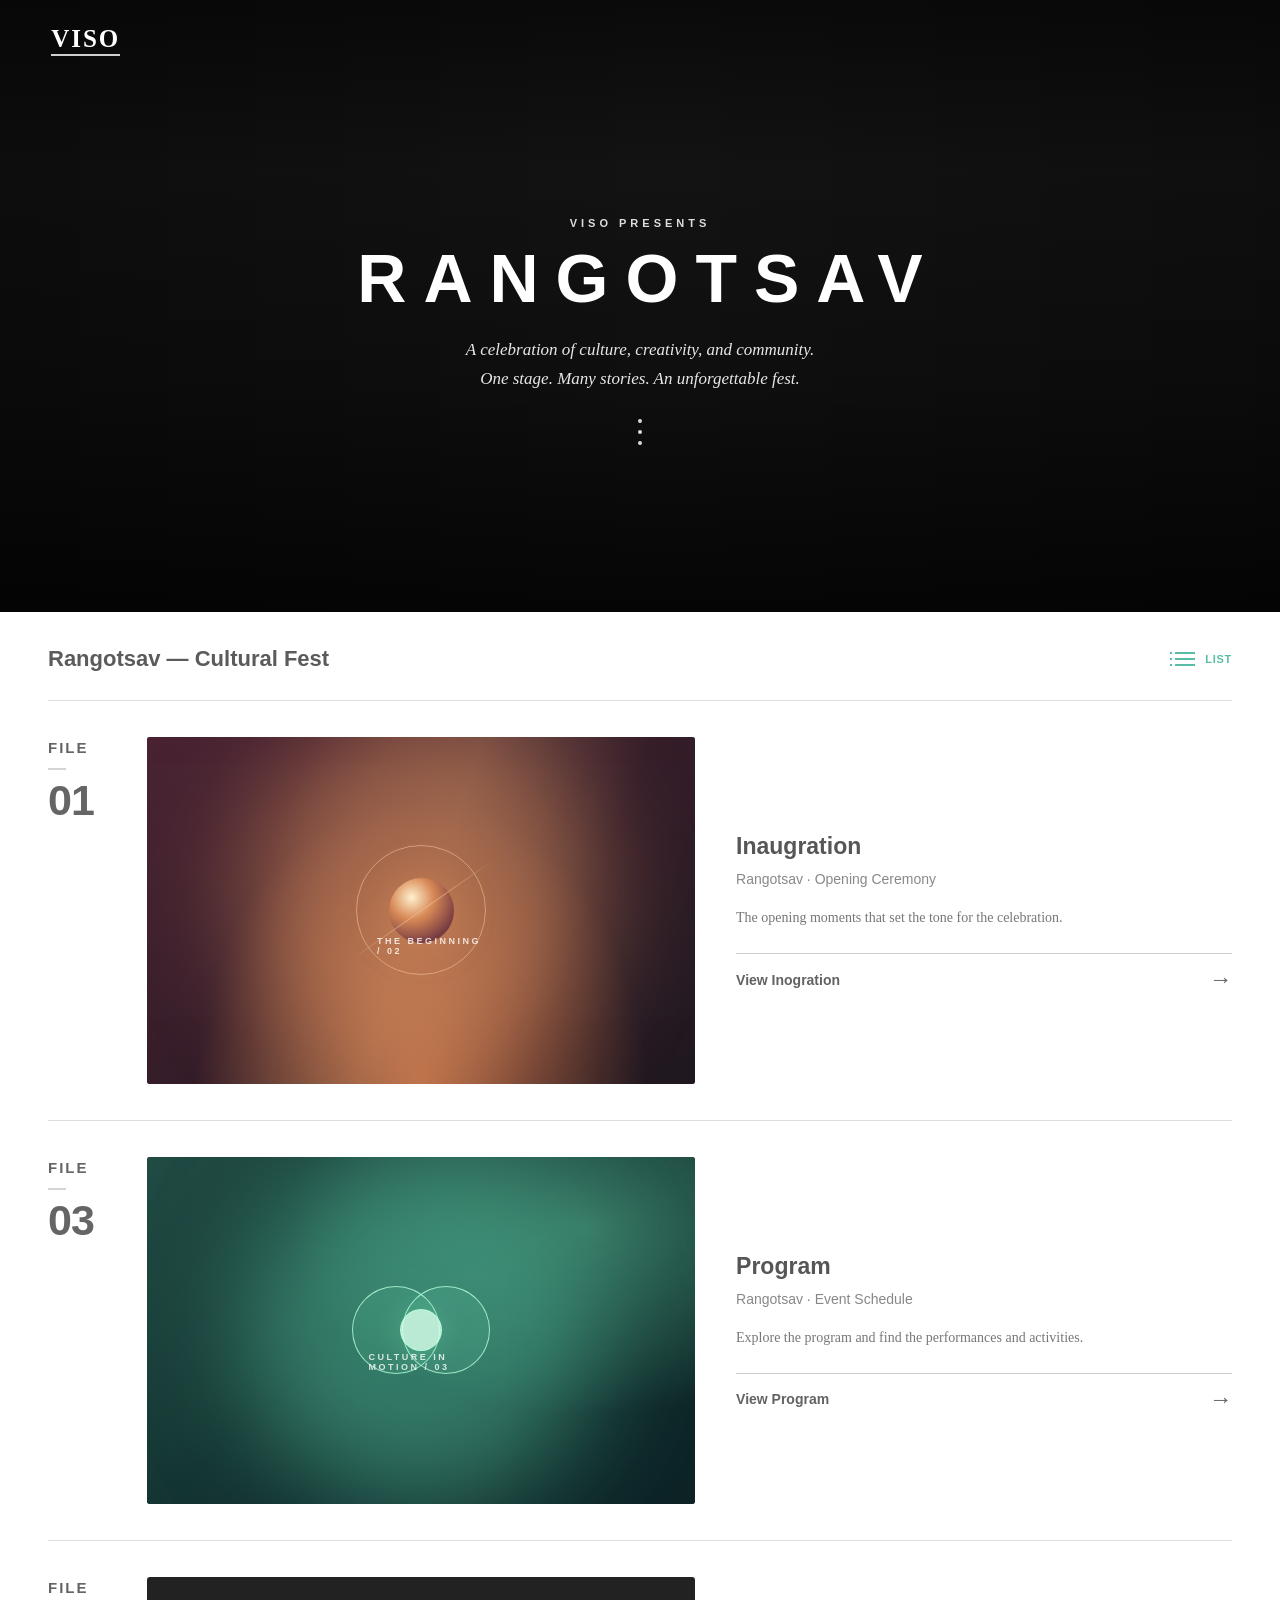
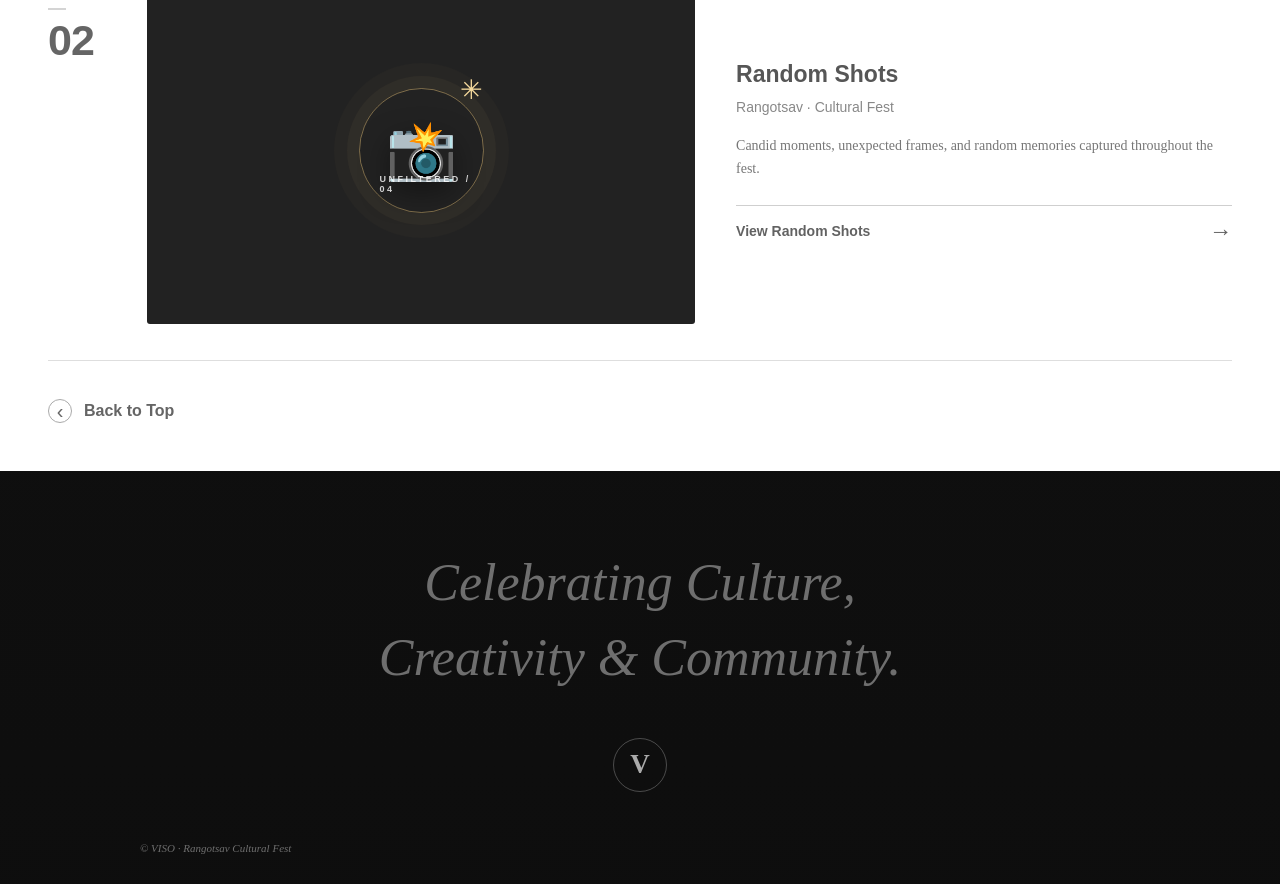
==== commit e93f996d: "Update index.html" ====
--- a/index.html
+++ b/index.html
@@ -552,7 +552,7 @@
     <div class="hero-shade" aria-hidden="true"></div>
 
     <div class="topbar">
-      <a class="brand" href="#top" aria-label="VISO home">V</a>
+      <a class="brand" href="https://viso-cloud.github.io/about/" aria-label="VISO home">VISO</a>
       <nav class="nav" aria-label="Main navigation">
 
         
